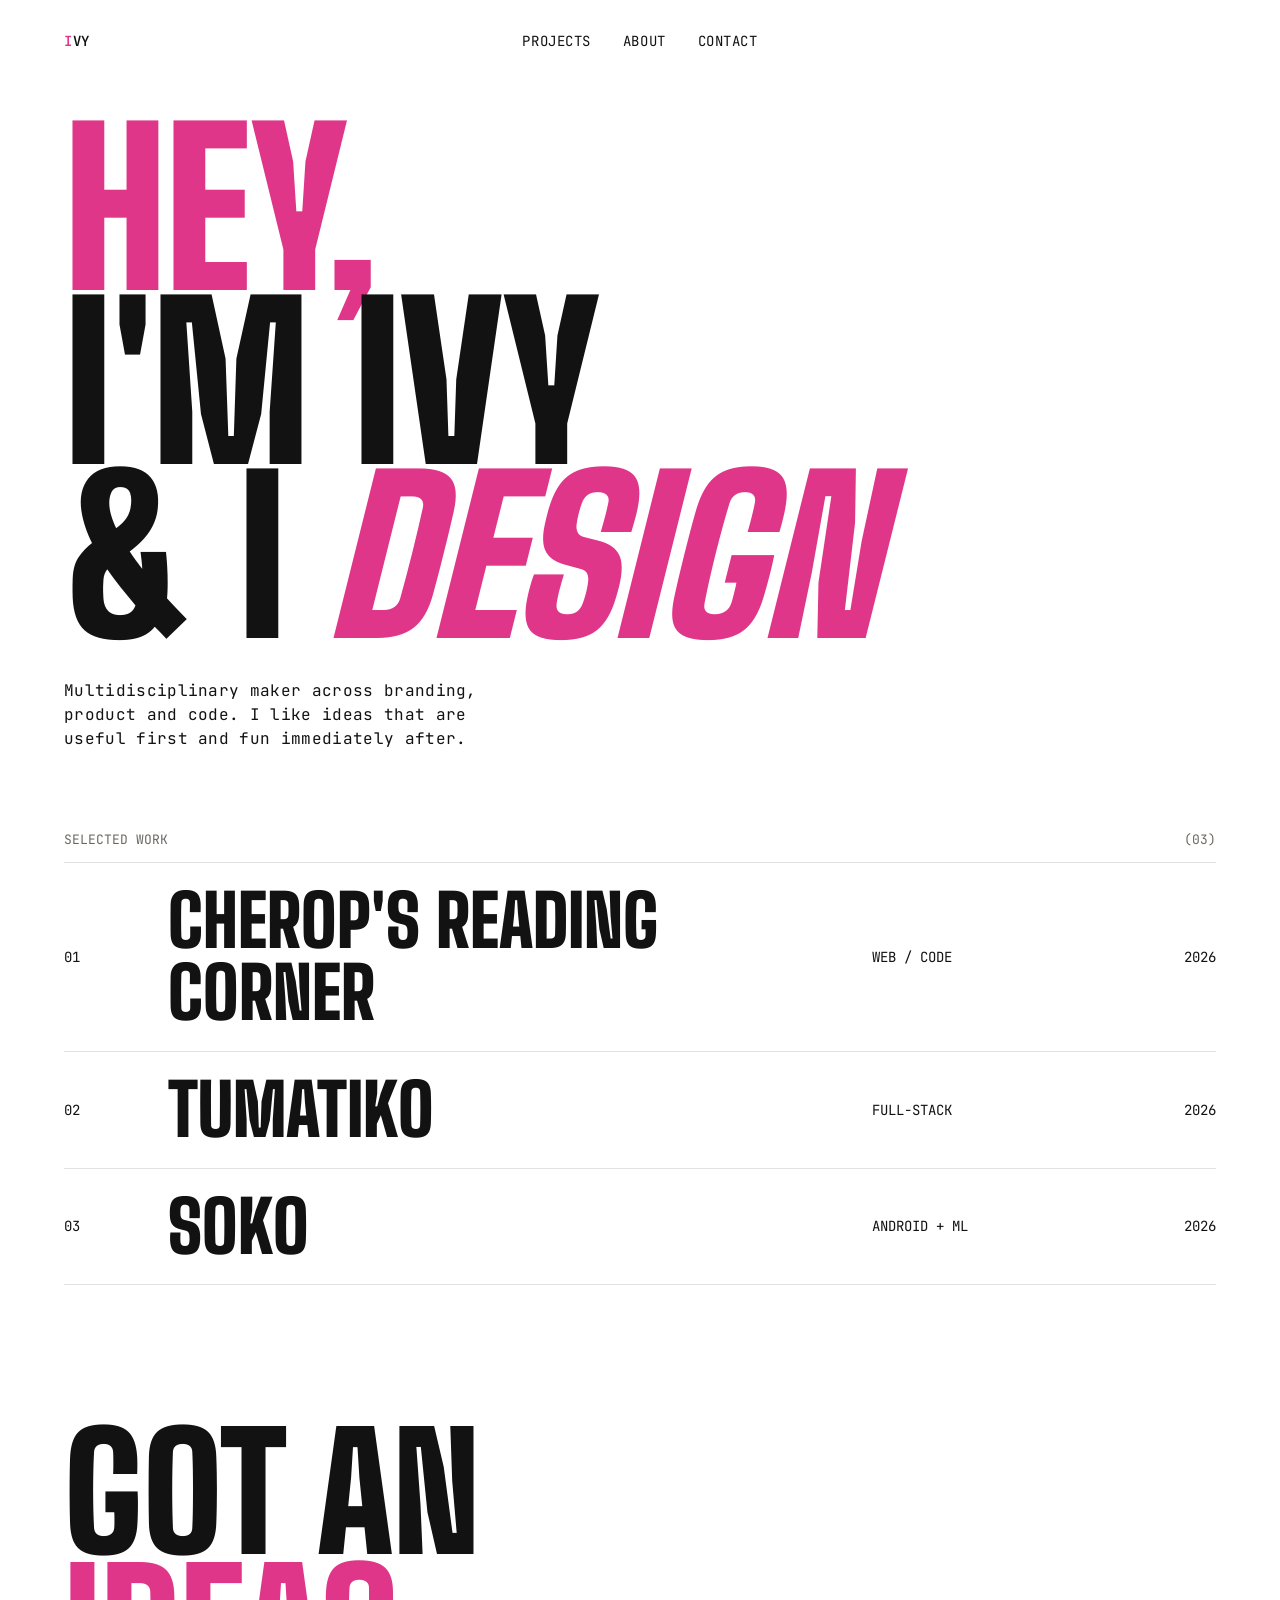
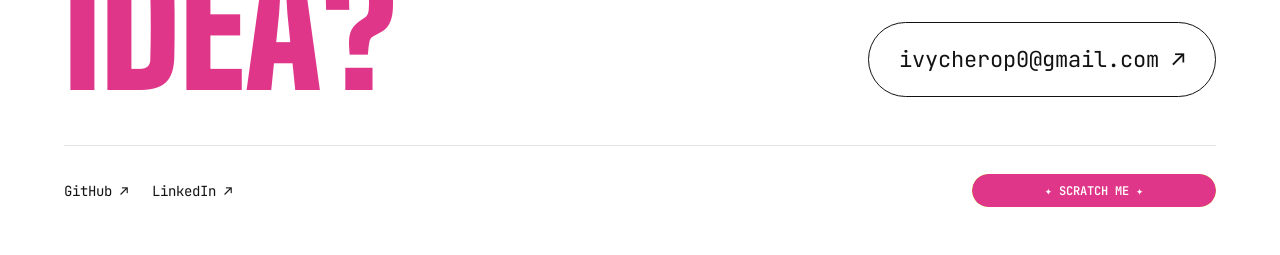
==== index.html @ 284c3333 "Build portfolio site from Claude Design export Seven static pages (home, about, contact, projects, a" ====
<!DOCTYPE html>
<html lang="en">
<head>
  <meta charset="utf-8">
  <meta name="viewport" content="width=device-width, initial-scale=1">
  <title>Ivy Tanui — Designer &amp; Developer</title>
  <meta name="description" content="Ivy Tanui designs and builds useful, playful things across branding, product and code.">
  <meta property="og:title" content="Ivy Tanui — Designer &amp; Developer">
  <meta property="og:description" content="Ivy Tanui designs and builds useful, playful things across branding, product and code.">
  <meta property="og:image" content="assets/images/ivy-photo-2.jpeg">
  <meta name="twitter:card" content="summary_large_image">

  <link rel="preconnect" href="https://fonts.googleapis.com">
  <link rel="preconnect" href="https://fonts.gstatic.com" crossorigin>
  <link href="https://fonts.googleapis.com/css2?family=JetBrains+Mono:wght@400;600&amp;family=Big+Shoulders+Display:wght@700;900&amp;display=swap" rel="stylesheet">
  <link rel="stylesheet" href="css/base.css">
  <link rel="stylesheet" href="css/home.css">

  <script src="js/cursor.js" defer></script>
  <script src="js/home.js" defer></script>
  <script src="js/fun.js" defer></script>
</head>
<body>
  <div class="page" data-art="b">
    <header>
      <nav class="site-nav" aria-label="Main">
        <a class="logo" data-cur="1" href="index.html" aria-label="Ivy, home"><span>I</span>VY</a>
        <ul class="nav-links">
          <li><a data-cur="1" href="projects.html">PROJECTS</a></li>
          <li><a data-cur="1" href="about.html">ABOUT</a></li>
          <li><a data-cur="1" href="contact.html">CONTACT</a></li>
        </ul>
        <span></span>
      </nav>
    </header>

    <main>
      <section class="hero" aria-label="Intro">
        <h1 class="hero-title">
          <span><button type="button" class="text-btn hero-greet" data-cur="1" aria-label="Change greeting">Hey,</button></span>
          <span>I'm <span class="hero-ivy" data-cur="1">Ivy</span></span>
          <span class="hero-line-3">
            <span>&amp; I</span>
            <button type="button" class="text-btn hero-word" data-cur="1">Design</button>
          </span>
        </h1>
        <p class="hero-intro">Multidisciplinary maker across branding, product and code. I like ideas that are useful first and fun immediately after.</p>
      </section>

      <section class="work" id="work" aria-labelledby="work-title">
        <div class="work-head"><h2 id="work-title">SELECTED WORK</h2><span>(03)</span></div>
        <ol class="work-list">
          <li>
            <a class="work-row" data-cur="1" href="reading-corner.html" data-preview="assets/images/reading-corner.png" data-preview-color="#FF6FB5">
              <span class="work-row__meta">01</span>
              <span class="work-row__title">Cherop's Reading Corner</span>
              <span class="work-row__meta">WEB / CODE</span>
              <span class="work-row__meta work-row__year">2026</span>
            </a>
          </li>
          <li>
            <a class="work-row" data-cur="1" href="tumatiko.html" data-preview="assets/images/tumatiko.png" data-preview-color="#5CE1E6">
              <span class="work-row__meta">02</span>
              <span class="work-row__title">Tumatiko</span>
              <span class="work-row__meta">FULL-STACK</span>
              <span class="work-row__meta work-row__year">2026</span>
            </a>
          </li>
          <li>
            <a class="work-row" data-cur="1" href="soko.html" data-preview="assets/images/soko-overview.png" data-preview-color="#19706E">
              <span class="work-row__meta">03</span>
              <span class="work-row__title">Soko</span>
              <span class="work-row__meta">ANDROID + ML</span>
              <span class="work-row__meta work-row__year">2026</span>
            </a>
          </li>
        </ol>
      </section>
    </main>

    <footer class="site-footer">
      <section class="cta" aria-label="Contact">
        <h2>Got an<br><span>idea?</span></h2>
        <a class="pill-link" data-cur="1" href="mailto:ivycherop0@gmail.com">ivycherop0@gmail.com ↗</a>
      </section>
      <div class="footer-bar">
        <ul class="social">
          <li><a data-cur="1" href="https://github.com/tanuiivy" target="_blank" rel="noopener">GitHub ↗</a></li>
          <li><a data-cur="1" href="https://www.linkedin.com/in/ivy-tanui" target="_blank" rel="noopener">LinkedIn ↗</a></li>
        </ul>
        <span class="scratch" data-scratch="1">psst, type "party" or "ivy"</span>
      </div>
    </footer>

    <div class="preview" aria-hidden="true"></div>
    <div class="cursor" aria-hidden="true"><img src="assets/images/fuzzy-cursor.png" alt=""></div>
  </div>
</body>
</html>
---- css/base.css ----
/* Shared styles for every page: tokens, base elements, nav, footer, custom cursor. */

/* ==========================================================================
   Tokens
   ========================================================================== */
:root {
  --ink: #121212;
  --paper: #FFFFFF;
  --pink: #E0368A;
  --lime: #D4FF3A;
  --violet: #7B5CFF;
  --teal: #0098A6;
  --muted: #6B6862;
  --rule: #E2E2E2;

  --font-display: 'Big Shoulders Display', sans-serif;
  --font-mono: 'JetBrains Mono', monospace;

  --gutter: clamp(20px, 5vw, 64px);
  --spring: cubic-bezier(.3, 1.6, .5, 1);
}

/* ==========================================================================
   Base
   ========================================================================== */
body {
  margin: 0;
  background: var(--paper);
}

a {
  color: var(--ink);
  text-decoration: underline;
  text-underline-offset: 3px;
}

a:hover {
  color: var(--pink);
}

/* Visually-neutral button: looks exactly like the surrounding text */
.text-btn {
  appearance: none;
  background: none;
  border: 0;
  padding: 0;
  margin: 0;
  font: inherit;
  color: inherit;
  letter-spacing: inherit;
  text-transform: inherit;
  text-align: inherit;
  cursor: inherit;
}

.mono {
  font-family: var(--font-mono);
}

@keyframes spin { to { transform: rotate(360deg); } }
@keyframes eq { 0%, 100% { transform: scaleY(.3); } 50% { transform: scaleY(1); } }

/* ==========================================================================
   Page shell
   ========================================================================== */
.page {
  position: relative;
  max-width: 1280px;
  margin: 0 auto;
  background: var(--paper);
  color: var(--ink);
  font-family: var(--font-display);
  overflow: hidden;
}

/* Short pages fill the window so the footer sits at the bottom */
.page--full {
  min-height: 100vh;
}

/* The native cursor is only hidden once the custom cursor script is running */
.page.has-cursor,
.page.has-cursor a {
  cursor: none;
}

/* ==========================================================================
   Header / nav
   ========================================================================== */
.site-nav {
  display: grid;
  grid-template-columns: minmax(0, 1fr) auto minmax(0, 1fr);
  align-items: center;
  gap: 24px;
  padding: 32px var(--gutter);
  font-family: var(--font-mono);
  font-size: 14px;
  letter-spacing: .04em;
}

.site-nav a {
  color: inherit;
  text-decoration: none;
}

.logo {
  justify-self: start;
  font-weight: 600;
}

.logo span,
.nav-links [aria-current="page"],
.nav-links .is-section {
  color: var(--pink);
}

.nav-links {
  display: flex;
  gap: 32px;
  margin: 0;
  padding: 0;
  list-style: none;
}

/* ==========================================================================
   Footer / contact
   ========================================================================== */
.site-footer {
  display: flex;
  flex-direction: column;
  gap: 48px;
  padding: 100px var(--gutter) 48px;
}

.site-footer--compact {
  padding-top: 56px;
}

.cta {
  display: flex;
  justify-content: space-between;
  align-items: flex-end;
  gap: 40px;
  flex-wrap: wrap;
}

.cta h2 {
  margin: 0;
  font-size: clamp(36px, 12.5vw, 160px);
  font-weight: 900;
  text-transform: uppercase;
  line-height: .85;
}

.site-footer--compact .cta h2 {
  font-size: clamp(27px, 9.4vw, 120px);
}

.cta h2 span {
  color: var(--pink);
}

.pill-link {
  font-family: var(--font-mono);
  font-size: 22px;
  color: var(--ink);
  text-decoration: none;
  border: 1px solid var(--ink);
  padding: 22px 30px;
  border-radius: 999px;
  transition: background .2s, color .2s;
}

.footer-bar {
  display: flex;
  justify-content: space-between;
  align-items: center;
  gap: 24px;
  flex-wrap: wrap;
  border-top: 1px solid var(--rule);
  padding: 28px 0 0;
  font-family: var(--font-mono);
  font-size: 14px;
  color: var(--ink);
}

.social {
  display: flex;
  align-items: center;
  gap: 24px;
  flex-wrap: wrap;
  margin: 0;
  padding: 0;
  list-style: none;
}

.social a {
  color: var(--ink);
  text-decoration: none;
  transition: color .2s;
}

.scratch {
  position: relative;
  overflow: hidden;
  padding: 8px 14px;
  border-radius: 999px;
  background: var(--lime);
  color: var(--ink);
  font-size: 13px;
  user-select: none;
}

/* ==========================================================================
   Custom cursor
   ========================================================================== */
.cursor {
  position: absolute;
  left: 0;
  top: 0;
  width: 44px;
  height: 44px;
  opacity: 0;
  transform-origin: 20% 3%;
  filter: drop-shadow(2px 3px 0 rgba(18, 18, 18, .25));
  transition: transform .35s var(--spring), width .25s, height .25s, margin .25s, opacity .2s;
  pointer-events: none;
  z-index: 999;
}

.cursor img {
  display: block;
  width: 100%;
  height: 100%;
  pointer-events: none;
}

/* ==========================================================================
   Hover states (pointer devices only, so taps don't leave them stuck on)
   ========================================================================== */
@media (hover: hover) {
  .pill-link:hover { background: var(--ink); color: var(--paper); border-color: var(--ink); }
  .social a:hover { color: var(--pink); }
}

/* ==========================================================================
   Responsive
   ========================================================================== */
@media (max-width: 760px) {
  .nav-links { gap: 16px; }
}

/* Small phones: keep the contact pill on one line */
@media (max-width: 480px) {
  .pill-link {
    font-size: 16px;
    padding: 18px 24px;
    white-space: nowrap;
  }
}
---- css/home.css ----
/* Home page: hero, selected work list, project hover preview. */

/* ==========================================================================
   Hero
   ========================================================================== */
.hero {
  padding: 40px var(--gutter) 80px;
}

.hero-title {
  margin: 0;
  text-transform: uppercase;
  font-weight: 900;
  font-size: clamp(48px, 16.6vw, 212px);
  line-height: .82;
  letter-spacing: -.01em;
}

.hero-title > span {
  display: block;
}

.hero-greet {
  display: inline-block;
  color: var(--pink);
  user-select: none;
  transition: transform .2s;
}

.hero-ivy {
  user-select: none;
}

.hero-title > .hero-line-3 {
  display: flex;
  align-items: baseline;
  gap: 40px;
  flex-wrap: wrap;
}

.hero-word {
  color: var(--pink);
  font-style: italic;
  user-select: none;
}

.hero-intro {
  margin: 36px 0 0;
  max-width: 440px;
  font-family: var(--font-mono);
  font-size: 16px;
  font-weight: 400;
  letter-spacing: .02em;
  line-height: 1.5;
  color: var(--ink);
}

/* ==========================================================================
   Selected work
   ========================================================================== */
.work {
  padding: 0 var(--gutter) 40px;
}

.work-head {
  display: flex;
  justify-content: space-between;
  padding-bottom: 14px;
  font-family: var(--font-mono);
  font-size: 13px;
  color: var(--muted);
}

.work-head h2 {
  margin: 0;
  font: inherit;
}

.work-list {
  margin: 0;
  padding: 0;
  list-style: none;
  border-bottom: 1px solid var(--rule);
}

.work-row {
  display: grid;
  grid-template-columns: 80px minmax(0, 1fr) 240px 80px;
  align-items: center;
  gap: 24px;
  border-top: 1px solid var(--rule);
  padding: 22px 0;
  color: inherit;
  text-decoration: none;
  transition: padding .3s, color .2s;
}

.work-row__meta {
  font-family: var(--font-mono);
  font-size: 14px;
}

.work-row__year {
  text-align: right;
}

.work-row__title {
  font-size: clamp(36px, 5.6vw, 72px);
  font-weight: 900;
  text-transform: uppercase;
  line-height: 1;
}

/* ==========================================================================
   Project preview card (follows the cursor)
   ========================================================================== */
.preview {
  position: absolute;
  left: 0;
  top: 0;
  width: 300px;
  height: 220px;
  margin: -110px 0 0 -150px;
  padding: 14px;
  box-sizing: border-box;
  display: flex;
  align-items: flex-end;
  background-color: #333;
  background-size: cover;
  background-position: center;
  box-shadow: 0 20px 50px rgba(0, 0, 0, .18);
  font-family: var(--font-mono);
  font-size: 12px;
  color: var(--ink);
  opacity: 0;
  transform: rotate(0deg) scale(.6);
  transition: opacity .2s, transform .3s var(--spring), background .2s;
  pointer-events: none;
  z-index: 50;
}

/* ==========================================================================
   Hover + responsive
   ========================================================================== */
@media (hover: hover) {
  .hero-greet:hover { transform: skewX(-8deg); }
  .work-row:hover { padding-left: 24px; color: var(--pink); }
}

@media (max-width: 760px) {
  .work-row { grid-template-columns: minmax(0, 1fr); }
}
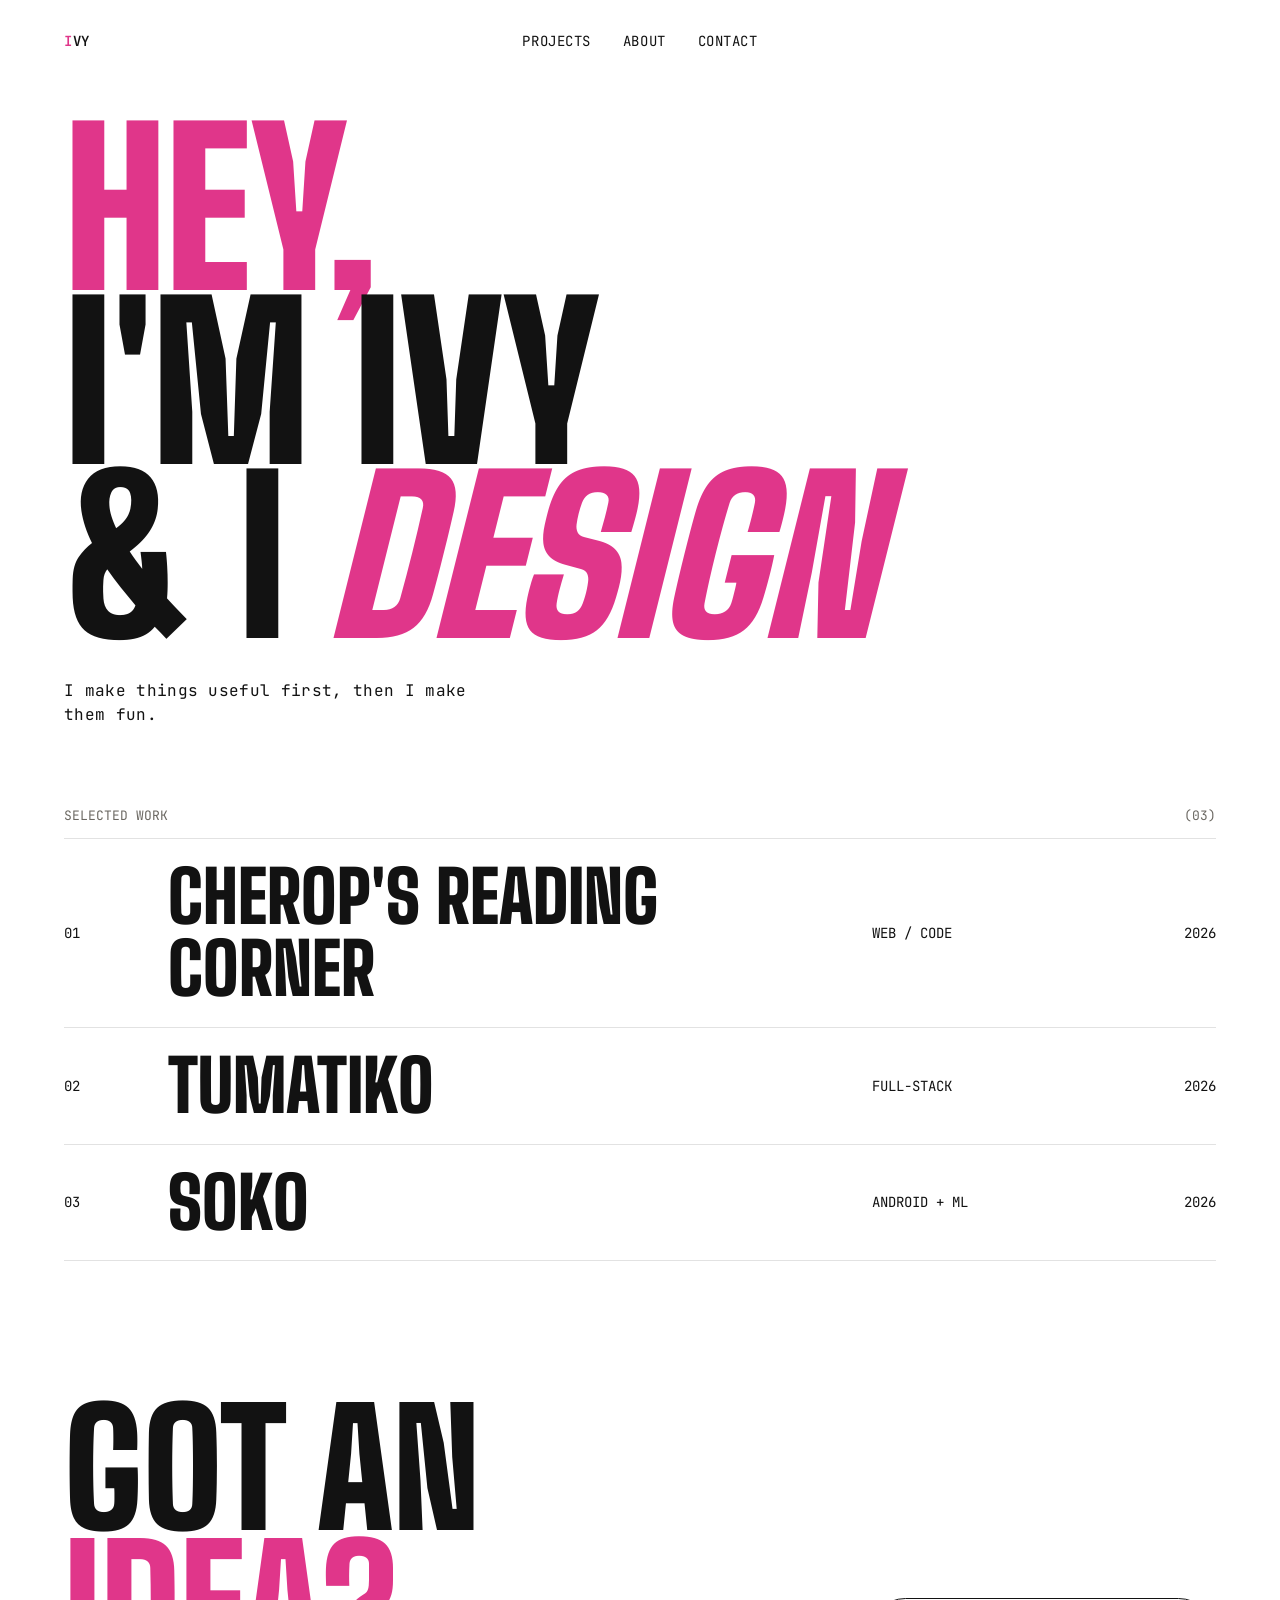
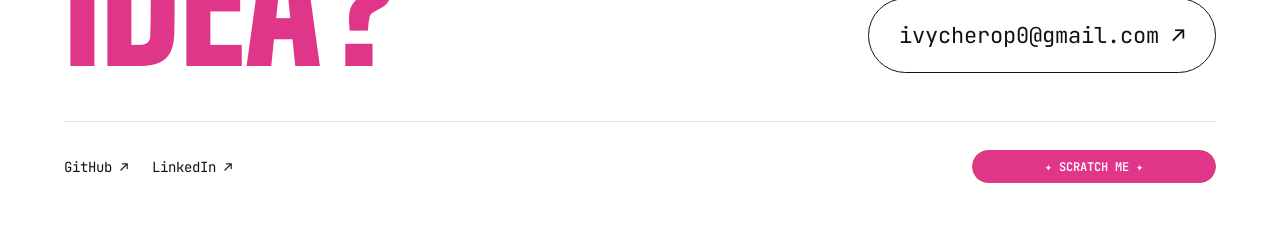
==== commit 68b4a91b: "Shorten homepage intro and make Ivy head ring pink Co-Authored-By: Claude Opus 5.5 <noreply@anthropi" ====
--- a/index.html
+++ b/index.html
@@ -3,12 +3,15 @@
 <head>
   <meta charset="utf-8">
   <meta name="viewport" content="width=device-width, initial-scale=1">
-  <title>Ivy Tanui — Designer &amp; Developer</title>
+  <title>Ivy Tanui</title>
   <meta name="description" content="Ivy Tanui designs and builds useful, playful things across branding, product and code.">
   <meta property="og:title" content="Ivy Tanui — Designer &amp; Developer">
   <meta property="og:description" content="Ivy Tanui designs and builds useful, playful things across branding, product and code.">
-  <meta property="og:image" content="assets/images/ivy-photo-2.jpeg">
+  <meta property="og:image" content="https://theivyleague-dev.vercel.app/assets/images/ivy-photo-2.jpeg">
   <meta name="twitter:card" content="summary_large_image">
+
+  <link rel="icon" type="image/png" href="assets/images/favicon.png">
+  <link rel="apple-touch-icon" href="assets/images/apple-touch-icon.png">
 
   <link rel="preconnect" href="https://fonts.googleapis.com">
   <link rel="preconnect" href="https://fonts.gstatic.com" crossorigin>
@@ -44,7 +47,7 @@
             <button type="button" class="text-btn hero-word" data-cur="1">Design</button>
           </span>
         </h1>
-        <p class="hero-intro">Multidisciplinary maker across branding, product and code. I like ideas that are useful first and fun immediately after.</p>
+        <p class="hero-intro">I make things useful first, then I make them fun.</p>
       </section>
 
       <section class="work" id="work" aria-labelledby="work-title">
--- a/css/base.css
+++ b/css/base.css
@@ -71,6 +71,8 @@
   color: var(--ink);
   font-family: var(--font-display);
   overflow: hidden;
+  /* No text inputs on the site, so hide the blinking text caret */
+  caret-color: transparent;
 }
 
 /* Short pages fill the window so the footer sits at the bottom */
